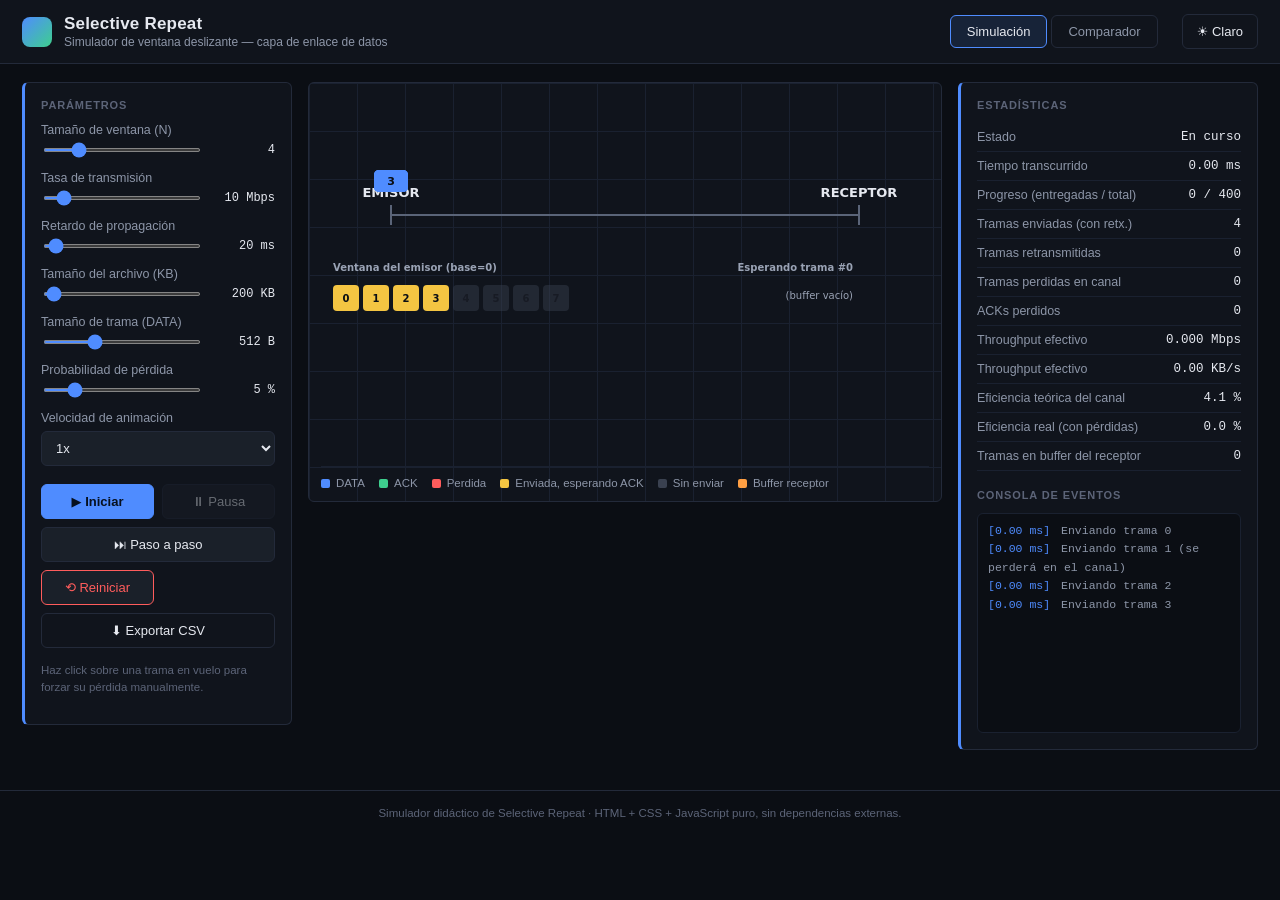
==== index.html @ 86c5bf2c "Empujar" ====
<!DOCTYPE html>
<html lang="es">
<head>
<meta charset="UTF-8">
<meta name="viewport" content="width=device-width, initial-scale=1.0">
<title>Simulador Selective Repeat — Sliding Window</title>
<link rel="stylesheet" href="styles.css">
</head>
<body>

<header class="app-header">
  <div class="brand">
    <span class="brand-mark" aria-hidden="true"></span>
    <div class="brand-text">
      <h1>Selective Repeat</h1>
      <p>Simulador de ventana deslizante — capa de enlace de datos</p>
    </div>
  </div>

  <nav class="tabs" role="tablist">
    <button class="tab-btn active" data-tab="panel-sim" role="tab">Simulación</button>
    <button class="tab-btn" data-tab="panel-compare" role="tab">Comparador</button>
  </nav>

  <button id="btnTheme" class="btn btn-ghost" type="button">☀️ Claro</button>
</header>

<main>

<!-- ======================= PESTAÑA: SIMULACIÓN ======================= -->
<section id="panel-sim" class="tab-panel active">

  <aside class="sidebar">
    <h2 class="sidebar-title">Parámetros</h2>

    <div class="field">
      <label for="WindowSize">Tamaño de ventana (N)</label>
      <div class="field-row">
        <input type="range" id="WindowSize" min="1" max="16" step="1" value="4">
        <span class="field-value" data-value-for="WindowSize">4</span>
      </div>
    </div>

    <div class="field">
      <label for="BitRate">Tasa de transmisión</label>
      <div class="field-row">
        <input type="range" id="BitRate" min="1" max="100" step="1" value="10" data-suffix=" Mbps">
        <span class="field-value" data-value-for="BitRate">10 Mbps</span>
      </div>
    </div>

    <div class="field">
      <label for="PropDelay">Retardo de propagación</label>
      <div class="field-row">
        <input type="range" id="PropDelay" min="1" max="500" step="1" value="20" data-suffix=" ms">
        <span class="field-value" data-value-for="PropDelay">20 ms</span>
      </div>
    </div>

    <div class="field">
      <label for="FileSize">Tamaño del archivo (KB)</label>
      <div class="field-row">
        <input type="range" id="FileSize" min="1" max="10240" step="1" value="200" data-suffix=" KB">
        <span class="field-value" data-value-for="FileSize">200 KB</span>
      </div>
    </div>

    <div class="field">
      <label for="FrameSize">Tamaño de trama (DATA)</label>
      <div class="field-row">
        <input type="range" id="FrameSize" min="64" max="1500" step="1" value="512" data-suffix=" B">
        <span class="field-value" data-value-for="FrameSize">512 B</span>
      </div>
    </div>

    <div class="field">
      <label for="LossProb">Probabilidad de pérdida</label>
      <div class="field-row">
        <input type="range" id="LossProb" min="0" max="30" step="1" value="5" data-suffix=" %">
        <span class="field-value" data-value-for="LossProb">5 %</span>
      </div>
    </div>

    <div class="field">
      <label for="speedMultiplier">Velocidad de animación</label>
      <select id="speedMultiplier" class="select">
        <option value="0.5">0.5x</option>
        <option value="1" selected>1x</option>
        <option value="2">2x</option>
        <option value="5">5x</option>
        <option value="10">10x</option>
      </select>
    </div>

    <div class="control-buttons">
      <button id="btnStart" class="btn btn-primary" type="button">▶ Iniciar</button>
      <button id="btnPause" class="btn" type="button" disabled>⏸ Pausa</button>
      <button id="btnStep" class="btn" type="button">⏭ Paso a paso</button>
      <button id="btnReset" class="btn btn-danger" type="button">⟲ Reiniciar</button>
      <button id="btnExportCsv" class="btn btn-ghost" type="button">⬇ Exportar CSV</button>
    </div>

    <p class="hint">Haz click sobre una trama en vuelo para forzar su pérdida manualmente.</p>
  </aside>

  <div class="canvas-area">
    <canvas id="simCanvas"></canvas>
    <div class="legend">
      <span><i class="dot" style="background:#4f8cff"></i>DATA</span>
      <span><i class="dot" style="background:#3ecf8e"></i>ACK</span>
      <span><i class="dot" style="background:#ff5c5c"></i>Perdida</span>
      <span><i class="dot" style="background:#f4c542"></i>Enviada, esperando ACK</span>
      <span><i class="dot" style="background:#3a4150"></i>Sin enviar</span>
      <span><i class="dot" style="background:#ff9f43"></i>Buffer receptor</span>
    </div>
  </div>

  <section id="statsPanel" class="stats-panel">
    <h2 class="sidebar-title">Estadísticas</h2>
    <dl class="stats-list">
      <div><dt>Estado</dt><dd data-stat="status">—</dd></div>
      <div><dt>Tiempo transcurrido</dt><dd data-stat="time">0 ms</dd></div>
      <div><dt>Progreso (entregadas / total)</dt><dd data-stat="progress">0 / 0</dd></div>
      <div><dt>Tramas enviadas (con retx.)</dt><dd data-stat="framesSent">0</dd></div>
      <div><dt>Tramas retransmitidas</dt><dd data-stat="framesRetransmitted">0</dd></div>
      <div><dt>Tramas perdidas en canal</dt><dd data-stat="framesLost">0</dd></div>
      <div><dt>ACKs perdidos</dt><dd data-stat="acksLost">0</dd></div>
      <div><dt>Throughput efectivo</dt><dd data-stat="throughputMbps">0 Mbps</dd></div>
      <div><dt>Throughput efectivo</dt><dd data-stat="throughputKBs">0 KB/s</dd></div>
      <div><dt>Eficiencia teórica del canal</dt><dd data-stat="theoreticalEfficiency">0 %</dd></div>
      <div><dt>Eficiencia real (con pérdidas)</dt><dd data-stat="realEfficiency">0 %</dd></div>
      <div><dt>Tramas en buffer del receptor</dt><dd data-stat="buffered">0</dd></div>
    </dl>

    <h2 class="sidebar-title">Consola de eventos</h2>
    <div class="event-log" data-event-log></div>
  </section>

</section>

<!-- ======================= PESTAÑA: COMPARADOR ======================= -->
<section id="panel-compare" class="tab-panel">

  <div class="compare-grid">
    <div class="compare-column">
      <h2 class="sidebar-title">Configuración A</h2>
      <div class="field"><label for="aWindowSize">Tamaño de ventana (N)</label>
        <div class="field-row"><input type="range" id="aWindowSize" min="1" max="16" step="1" value="4"><span class="field-value" data-value-for="aWindowSize">4</span></div></div>
      <div class="field"><label for="aBitRate">Tasa de transmisión</label>
        <div class="field-row"><input type="range" id="aBitRate" min="1" max="100" step="1" value="10" data-suffix=" Mbps"><span class="field-value" data-value-for="aBitRate">10 Mbps</span></div></div>
      <div class="field"><label for="aPropDelay">Retardo de propagación</label>
        <div class="field-row"><input type="range" id="aPropDelay" min="1" max="500" step="1" value="20" data-suffix=" ms"><span class="field-value" data-value-for="aPropDelay">20 ms</span></div></div>
      <div class="field"><label for="aFileSize">Tamaño del archivo (KB)</label>
        <div class="field-row"><input type="range" id="aFileSize" min="1" max="10240" step="1" value="200" data-suffix=" KB"><span class="field-value" data-value-for="aFileSize">200 KB</span></div></div>
      <div class="field"><label for="aFrameSize">Tamaño de trama</label>
        <div class="field-row"><input type="range" id="aFrameSize" min="64" max="1500" step="1" value="512" data-suffix=" B"><span class="field-value" data-value-for="aFrameSize">512 B</span></div></div>
      <div class="field"><label for="aLossProb">Probabilidad de pérdida</label>
        <div class="field-row"><input type="range" id="aLossProb" min="0" max="30" step="1" value="5" data-suffix=" %"><span class="field-value" data-value-for="aLossProb">5 %</span></div></div>
    </div>

    <div class="compare-column">
      <h2 class="sidebar-title">Configuración B</h2>
      <div class="field"><label for="bWindowSize">Tamaño de ventana (N)</label>
        <div class="field-row"><input type="range" id="bWindowSize" min="1" max="16" step="1" value="8"><span class="field-value" data-value-for="bWindowSize">8</span></div></div>
      <div class="field"><label for="bBitRate">Tasa de transmisión</label>
        <div class="field-row"><input type="range" id="bBitRate" min="1" max="100" step="1" value="10" data-suffix=" Mbps"><span class="field-value" data-value-for="bBitRate">10 Mbps</span></div></div>
      <div class="field"><label for="bPropDelay">Retardo de propagación</label>
        <div class="field-row"><input type="range" id="bPropDelay" min="1" max="500" step="1" value="20" data-suffix=" ms"><span class="field-value" data-value-for="bPropDelay">20 ms</span></div></div>
      <div class="field"><label for="bFileSize">Tamaño del archivo (KB)</label>
        <div class="field-row"><input type="range" id="bFileSize" min="1" max="10240" step="1" value="200" data-suffix=" KB"><span class="field-value" data-value-for="bFileSize">200 KB</span></div></div>
      <div class="field"><label for="bFrameSize">Tamaño de trama</label>
        <div class="field-row"><input type="range" id="bFrameSize" min="64" max="1500" step="1" value="512" data-suffix=" B"><span class="field-value" data-value-for="bFrameSize">512 B</span></div></div>
      <div class="field"><label for="bLossProb">Probabilidad de pérdida</label>
        <div class="field-row"><input type="range" id="bLossProb" min="0" max="30" step="1" value="15" data-suffix=" %"><span class="field-value" data-value-for="bLossProb">15 %</span></div></div>
    </div>
  </div>

  <div class="compare-actions">
    <button id="btnCompare" class="btn btn-primary" type="button">⚖ Comparar</button>
    <button id="btnExportCompare" class="btn btn-ghost" type="button" disabled>⬇ Exportar CSV</button>
  </div>

  <div class="compare-results">
    <table class="compare-table">
      <thead><tr><th>Métrica</th><th>Config. A</th><th>Config. B</th></tr></thead>
      <tbody id="compareTableBody">
        <tr><td colspan="3" class="empty-row">Ajusta ambas configuraciones y pulsa "Comparar".</td></tr>
      </tbody>
    </table>
    <canvas id="compareChart" class="compare-canvas"></canvas>
  </div>

</section>

</main>

<footer class="app-footer">
  Simulador didáctico de Selective Repeat · HTML + CSS + JavaScript puro, sin dependencias externas.
</footer>

<script src="js/utils/TimerManager.js"></script>
<script src="js/core/Packet.js"></script>
<script src="js/core/Channel.js"></script>
<script src="js/core/SenderWindow.js"></script>
<script src="js/core/ReceiverBuffer.js"></script>
<script src="js/core/SimulationEngine.js"></script>
<script src="js/ui/Renderer.js"></script>
<script src="js/ui/Controls.js"></script>
<script src="js/ui/StatsDisplay.js"></script>
<script src="js/comparator/Comparator.js"></script>
<script src="js/app.js"></script>
</body>
</html>
---- styles.css ----
/* =========================================================================
   styles.css — Selective Repeat Simulator
   Paleta técnica tipo "consola de red": fondo casi negro, acentos de señal
   (azul=DATA, verde=ACK, rojo=pérdida, ámbar=espera, naranja=buffer).
   Tipografía: sans-serif del sistema para la interfaz, monoespaciada para
   toda lectura numérica (estadísticas, log, tablas) — refleja la naturaleza
   de instrumento de medición de la herramienta.
   ========================================================================= */

:root {
  --bg: #0b0e14;
  --bg-panel: #10141c;
  --bg-panel-alt: #151a24;
  --bg-input: #1a2029;
  --border: #232a3a;
  --border-soft: #1a2130;

  --text: #e6e9f0;
  --text-dim: #8d96a8;
  --text-faint: #5c6478;

  --accent: #4f8cff;
  --accent-ack: #3ecf8e;
  --accent-loss: #ff5c5c;
  --accent-wait: #f4c542;
  --accent-buffer: #ff9f43;

  --radius: 6px;
  --font-ui: "Segoe UI", "Helvetica Neue", Arial, system-ui, -apple-system, sans-serif;
  --font-mono: "Cascadia Mono", "SFMono-Regular", Consolas, "Liberation Mono", monospace;
}

body.theme-light {
  --bg: #f2f4f8;
  --bg-panel: #ffffff;
  --bg-panel-alt: #f7f8fb;
  --bg-input: #ffffff;
  --border: #dbe0ea;
  --border-soft: #e7eaf1;

  --text: #1b2130;
  --text-dim: #4d5568;
  --text-faint: #8a92a5;
}

* { box-sizing: border-box; }

html, body {
  margin: 0;
  padding: 0;
  background: var(--bg);
  color: var(--text);
  font-family: var(--font-ui);
  height: 100%;
}

/* ---------------------------------------------------------------------- */
/* Header                                                                  */
/* ---------------------------------------------------------------------- */
.app-header {
  display: flex;
  align-items: center;
  gap: 24px;
  padding: 14px 22px;
  background: var(--bg-panel);
  border-bottom: 1px solid var(--border);
}

.brand { display: flex; align-items: center; gap: 12px; }

.brand-mark {
  width: 30px;
  height: 30px;
  border-radius: 8px;
  background: linear-gradient(135deg, var(--accent), var(--accent-ack));
  flex-shrink: 0;
}

.brand-text h1 {
  font-size: 17px;
  margin: 0;
  letter-spacing: 0.2px;
}

.brand-text p {
  margin: 1px 0 0;
  font-size: 12px;
  color: var(--text-dim);
}

.tabs { display: flex; gap: 4px; margin-left: auto; }

.tab-btn {
  background: transparent;
  border: 1px solid var(--border);
  color: var(--text-dim);
  padding: 8px 16px;
  border-radius: var(--radius);
  cursor: pointer;
  font-size: 13px;
  font-family: var(--font-ui);
}

.tab-btn.active {
  color: var(--text);
  border-color: var(--accent);
  background: rgba(79, 140, 255, 0.12);
}

/* ---------------------------------------------------------------------- */
/* Botones                                                                 */
/* ---------------------------------------------------------------------- */
.btn {
  font-family: var(--font-ui);
  font-size: 13px;
  padding: 9px 14px;
  border-radius: var(--radius);
  border: 1px solid var(--border);
  background: var(--bg-input);
  color: var(--text);
  cursor: pointer;
  transition: border-color 0.15s ease, background 0.15s ease;
}

.btn:hover:not(:disabled) { border-color: var(--accent); }
.btn:disabled { opacity: 0.4; cursor: not-allowed; }

.btn-primary {
  background: var(--accent);
  border-color: var(--accent);
  color: #06101f;
  font-weight: 600;
}

.btn-danger { border-color: var(--accent-loss); color: var(--accent-loss); }
.btn-danger:hover:not(:disabled) { background: rgba(255, 92, 92, 0.1); }

.btn-ghost { background: transparent; }

/* ---------------------------------------------------------------------- */
/* Layout principal — pestaña Simulación                                  */
/* ---------------------------------------------------------------------- */
main { padding: 18px 22px 40px; }

.tab-panel { display: none; }
.tab-panel.active { display: grid; }

#panel-sim {
  grid-template-columns: 270px 1fr 300px;
  gap: 16px;
  align-items: start;
}

.sidebar,
.stats-panel {
  background: var(--bg-panel);
  border: 1px solid var(--border);
  border-left: 3px solid var(--accent);
  border-radius: var(--radius);
  padding: 16px;
}

.sidebar-title {
  font-size: 11px;
  text-transform: uppercase;
  letter-spacing: 0.08em;
  color: var(--text-faint);
  margin: 0 0 12px;
  font-weight: 600;
}

.field { margin-bottom: 14px; }

.field label {
  display: block;
  font-size: 12.5px;
  color: var(--text-dim);
  margin-bottom: 6px;
}

.field-row {
  display: flex;
  align-items: center;
  gap: 10px;
}

input[type="range"] {
  flex: 1;
  accent-color: var(--accent);
  height: 4px;
}

.field-value {
  font-family: var(--font-mono);
  font-size: 12px;
  min-width: 62px;
  text-align: right;
  color: var(--text);
}

.select {
  width: 100%;
  background: var(--bg-input);
  color: var(--text);
  border: 1px solid var(--border);
  border-radius: var(--radius);
  padding: 8px 10px;
  font-family: var(--font-ui);
  font-size: 13px;
}

.control-buttons {
  display: grid;
  grid-template-columns: 1fr 1fr;
  gap: 8px;
  margin-top: 18px;
}

.control-buttons .btn:last-child,
.control-buttons .btn:nth-child(3) { grid-column: span 2; }

.hint {
  font-size: 11.5px;
  color: var(--text-faint);
  margin-top: 14px;
  line-height: 1.5;
}

/* ---------------------------------------------------------------------- */
/* Canvas                                                                  */
/* ---------------------------------------------------------------------- */
.canvas-area {
  background:
    repeating-linear-gradient(to right, var(--border-soft) 0 1px, transparent 1px 48px),
    repeating-linear-gradient(to bottom, var(--border-soft) 0 1px, transparent 1px 48px),
    var(--bg-panel);
  border: 1px solid var(--border);
  border-radius: var(--radius);
  padding: 12px;
  min-height: 420px;
  display: flex;
  flex-direction: column;
}

#simCanvas {
  width: 100%;
  flex: 1;
  min-height: 340px;
  display: block;
}

.legend {
  display: flex;
  flex-wrap: wrap;
  gap: 14px;
  margin-top: 10px;
  padding-top: 10px;
  border-top: 1px solid var(--border-soft);
  font-size: 11.5px;
  color: var(--text-dim);
}

.legend span { display: inline-flex; align-items: center; gap: 6px; }

.dot {
  width: 9px;
  height: 9px;
  border-radius: 2px;
  display: inline-block;
}

/* ---------------------------------------------------------------------- */
/* Panel de estadísticas + log                                            */
/* ---------------------------------------------------------------------- */
.stats-list { margin: 0 0 18px; }

.stats-list > div {
  display: flex;
  justify-content: space-between;
  gap: 10px;
  padding: 7px 0;
  border-bottom: 1px solid var(--border-soft);
  font-size: 12.5px;
}

.stats-list dt { color: var(--text-dim); font-weight: 400; margin: 0; }
.stats-list dd { margin: 0; font-family: var(--font-mono); color: var(--text); text-align: right; }

.event-log {
  background: var(--bg);
  border: 1px solid var(--border-soft);
  border-radius: var(--radius);
  height: 220px;
  overflow-y: auto;
  padding: 8px 10px;
  font-family: var(--font-mono);
  font-size: 11.5px;
  line-height: 1.6;
}

.log-line { color: var(--text-dim); white-space: pre-wrap; word-break: break-word; }
.log-time { color: var(--accent); margin-right: 4px; }

/* ---------------------------------------------------------------------- */
/* Pestaña Comparador                                                      */
/* ---------------------------------------------------------------------- */
#panel-compare { gap: 18px; }

.compare-grid {
  display: grid;
  grid-template-columns: 1fr 1fr;
  gap: 18px;
}

.compare-column {
  background: var(--bg-panel);
  border: 1px solid var(--border);
  border-left: 3px solid var(--accent-ack);
  border-radius: var(--radius);
  padding: 16px;
}

.compare-column:last-child { border-left-color: var(--accent-buffer); }

.compare-actions {
  display: flex;
  gap: 10px;
  justify-content: center;
}

.compare-results {
  display: grid;
  grid-template-columns: 1fr 1fr;
  gap: 18px;
  align-items: start;
}

.compare-table {
  width: 100%;
  border-collapse: collapse;
  background: var(--bg-panel);
  border: 1px solid var(--border);
  border-radius: var(--radius);
  overflow: hidden;
  font-size: 12.5px;
}

.compare-table th, .compare-table td {
  padding: 9px 12px;
  text-align: right;
  border-bottom: 1px solid var(--border-soft);
  font-family: var(--font-mono);
}

.compare-table thead th {
  font-family: var(--font-ui);
  text-transform: uppercase;
  font-size: 10.5px;
  letter-spacing: 0.06em;
  color: var(--text-faint);
  background: var(--bg-panel-alt);
}

.compare-table th:first-child, .compare-table td:first-child {
  text-align: left;
  font-family: var(--font-ui);
  color: var(--text-dim);
}

.empty-row { text-align: center !important; color: var(--text-faint); font-family: var(--font-ui) !important; padding: 24px !important; }

.compare-canvas {
  width: 100%;
  height: 260px;
  background: var(--bg-panel);
  border: 1px solid var(--border);
  border-radius: var(--radius);
}

/* ---------------------------------------------------------------------- */
/* Footer                                                                  */
/* ---------------------------------------------------------------------- */
.app-footer {
  text-align: center;
  color: var(--text-faint);
  font-size: 11.5px;
  padding: 16px;
  border-top: 1px solid var(--border);
}

/* ---------------------------------------------------------------------- */
/* Accesibilidad / responsivo                                             */
/* ---------------------------------------------------------------------- */
.btn:focus-visible, .tab-btn:focus-visible, input:focus-visible, .select:focus-visible {
  outline: 2px solid var(--accent);
  outline-offset: 2px;
}

@media (prefers-reduced-motion: reduce) {
  * { scroll-behavior: auto !important; }
}

@media (max-width: 1150px) {
  #panel-sim { grid-template-columns: 1fr; }
  .compare-grid, .compare-results { grid-template-columns: 1fr; }
}

@media (max-width: 640px) {
  .app-header { flex-wrap: wrap; gap: 10px; }
  .tabs { margin-left: 0; }
  .control-buttons { grid-template-columns: 1fr; }
  .control-buttons .btn:last-child, .control-buttons .btn:nth-child(3) { grid-column: auto; }
}
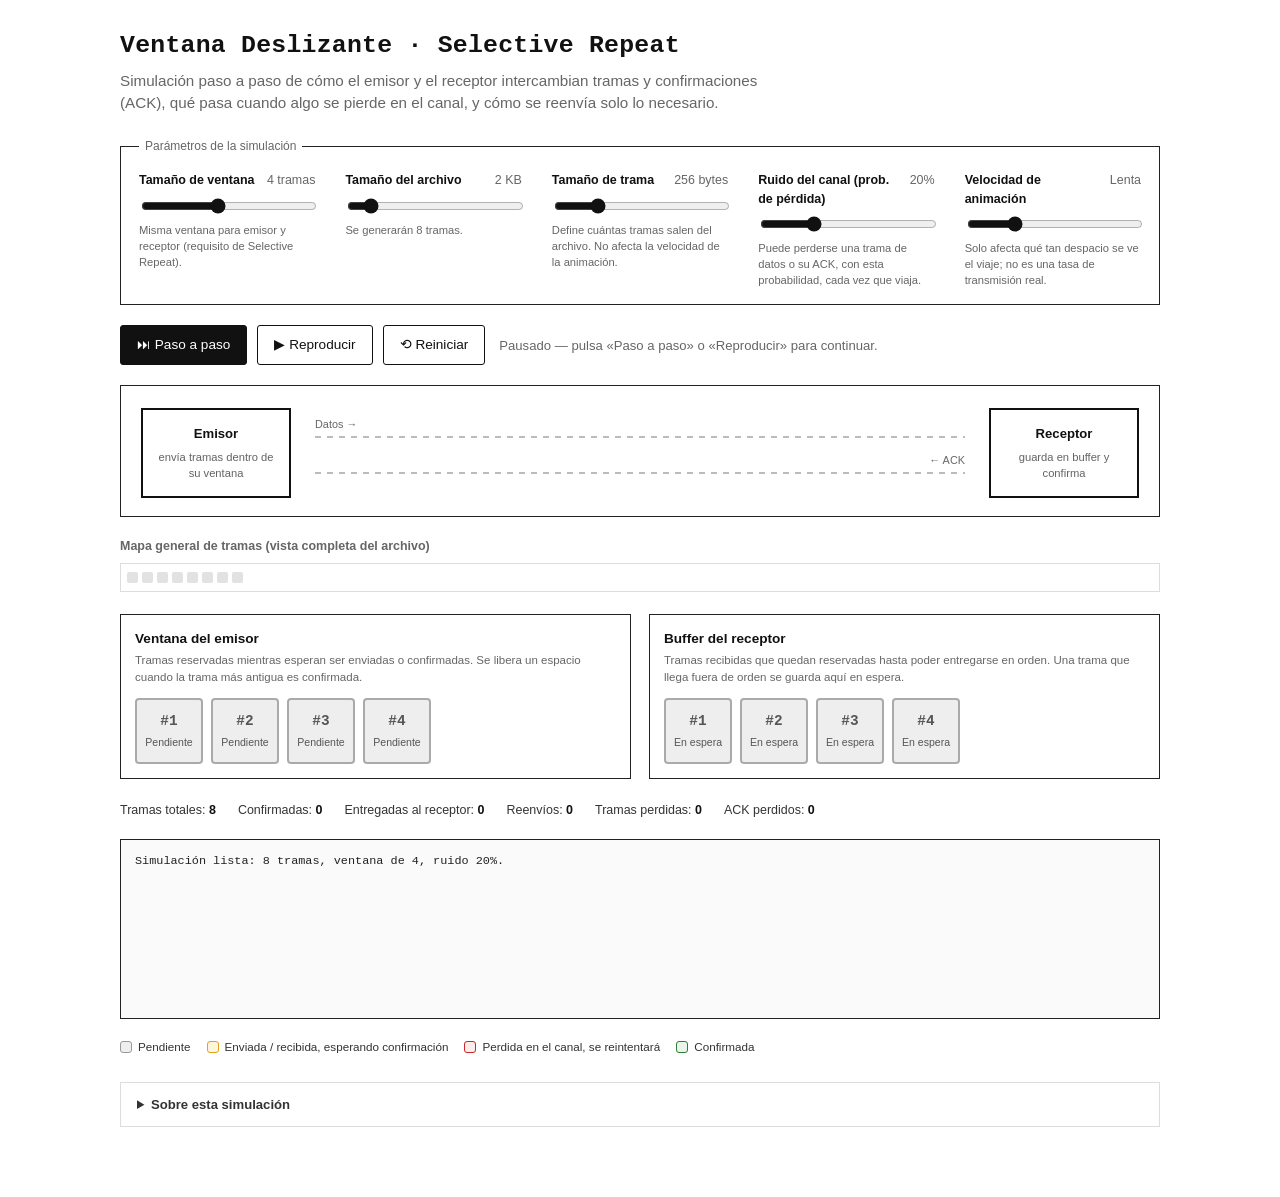
==== commit c7c9f91c: "Waos" ====
--- a/index.html
+++ b/index.html
@@ -3,211 +3,640 @@
 <head>
 <meta charset="UTF-8">
 <meta name="viewport" content="width=device-width, initial-scale=1.0">
-<title>Simulador Selective Repeat — Sliding Window</title>
-<link rel="stylesheet" href="styles.css">
+<title>Simulador de Ventana Deslizante — Selective Repeat</title>
+<style>
+  :root{
+    --fg:#111;
+    --muted:#666;
+    --line:#222;
+    --panel:#fafafa;
+    --amber:#e0a418;
+    --amber-bg:#fff6dc;
+    --red:#c62828;
+    --red-bg:#fdecea;
+    --green:#2f7d32;
+    --green-bg:#e9f5ea;
+    --blue:#1656a8;
+  }
+  *{box-sizing:border-box;}
+  html,body{margin:0;padding:0;}
+  body{
+    background:#fff;
+    color:var(--fg);
+    font-family:-apple-system,BlinkMacSystemFont,"Segoe UI",Roboto,Helvetica,Arial,sans-serif;
+    line-height:1.45;
+  }
+  .mono{font-family:ui-monospace,Menlo,Consolas,"SFMono-Regular",monospace;}
+  .wrap{max-width:1080px;margin:0 auto;padding:28px 20px 70px;}
+
+  header h1{font-size:1.55rem;margin:0 0 6px;font-family:ui-monospace,Menlo,Consolas,monospace;letter-spacing:.01em;}
+  header p.sub{color:var(--muted);margin:0 0 24px;font-size:.95rem;max-width:640px;}
+
+  fieldset{border:1px solid var(--line);padding:16px 18px;margin:0 0 20px;}
+  legend{padding:0 6px;font-size:.75rem;color:var(--muted);}
+
+  .controls{display:flex;flex-wrap:wrap;gap:18px 30px;}
+  .control{display:flex;flex-direction:column;gap:6px;min-width:170px;flex:1 1 170px;}
+  .control label{font-size:.78rem;font-weight:600;display:flex;justify-content:space-between;gap:8px;}
+  .control label .val{font-weight:400;color:var(--muted);}
+  .control input[type=range]{width:100%;accent-color:#111;}
+  .control small{font-size:.7rem;color:var(--muted);}
+
+  .actions{display:flex;align-items:center;gap:10px;flex-wrap:wrap;margin-bottom:6px;}
+  button{
+    font:inherit;font-size:.85rem;border:1px solid var(--fg);background:#111;color:#fff;
+    padding:9px 16px;cursor:pointer;border-radius:3px;
+  }
+  button.secondary{background:#fff;color:var(--fg);}
+  button:disabled{opacity:.35;cursor:not-allowed;}
+  #statusMsg{font-size:.82rem;color:var(--muted);margin-left:4px;}
+
+  .stage{border:1px solid var(--line);padding:22px 20px 18px;margin:20px 0;}
+  .nodes-row{display:flex;align-items:stretch;gap:16px;}
+  .node-box{
+    width:150px;flex:0 0 150px;border:2px solid var(--fg);padding:14px 10px;text-align:center;
+    display:flex;flex-direction:column;justify-content:center;gap:6px;
+    transition:background-color .25s ease, color .25s ease, box-shadow .25s ease;
+  }
+  .node-box h3{margin:0;font-size:.82rem;}
+  .node-box .sub{font-size:.7rem;opacity:.65;}
+  .node-box.active{background:#111;color:#fff;box-shadow:0 0 0 5px rgba(0,0,0,.10);}
+
+  .channel{flex:1;position:relative;display:flex;flex-direction:column;justify-content:center;gap:34px;padding:4px 8px 0;min-width:220px;}
+  .lane{position:relative;height:2px;background:repeating-linear-gradient(to right,#bbb 0 6px,transparent 6px 12px);}
+  .lane .lane-label{position:absolute;top:-19px;font-size:.68rem;color:var(--muted);white-space:nowrap;}
+  .lane.data .lane-label{left:0;}
+  .lane.ack .lane-label{right:0;}
+  .token{
+    position:absolute;top:50%;width:32px;height:32px;transform:translate(-50%,-50%);
+    border-radius:6px;display:flex;align-items:center;justify-content:center;
+    font-size:.65rem;font-weight:700;color:#fff;pointer-events:none;
+  }
+  .token-data{background:var(--blue);}
+  .token-ack{background:var(--green);}
+  .token.is-lost{background:var(--red)!important;opacity:0;transform:translate(-50%,-50%) scale(1.6);transition:opacity .32s ease,transform .32s ease;}
+  .token.is-arrived{opacity:0;transition:opacity .22s ease;}
+
+  .overview{margin:18px 0;}
+  .overview h4{margin:0 0 8px;font-size:.78rem;color:var(--muted);font-weight:600;}
+  .dots{display:flex;gap:4px;overflow-x:auto;padding:8px 6px;border:1px solid #ddd;}
+  .dot{width:11px;height:11px;flex:0 0 11px;border-radius:2px;background:#e2e2e2;}
+  .dot.d-acked{background:var(--green);}
+  .dot.d-lost{background:var(--red);}
+  .dot.d-wait{background:var(--amber);}
+
+  .stacks{display:grid;grid-template-columns:1fr 1fr;gap:18px;margin:22px 0;}
+  @media(max-width:720px){.stacks{grid-template-columns:1fr;}}
+  .stack-panel{border:1px solid var(--line);padding:14px;}
+  .stack-panel h4{margin:0 0 4px;font-size:.85rem;}
+  .stack-panel p.hint{margin:0 0 12px;font-size:.72rem;color:var(--muted);}
+  .slots{display:flex;gap:8px;flex-wrap:wrap;}
+  .slot{
+    width:68px;height:66px;border:2px solid #bbb;border-radius:4px;background:#f2f2f2;
+    display:flex;flex-direction:column;align-items:center;justify-content:center;gap:3px;
+    font-size:.66rem;text-align:center;padding:2px;transition:background-color .2s,border-color .2s;
+  }
+  .slot .num{font-weight:700;font-size:.9rem;font-family:ui-monospace,Menlo,Consolas,monospace;}
+  .slot.empty{border-style:dashed;color:#c2c2c2;background:#fff;}
+  .slot.st-pending{background:#eee;border-color:#aaa;color:#555;}
+  .slot.st-sent,.slot.st-buffered{background:var(--amber-bg);border-color:var(--amber);color:#7a5400;}
+  .slot.st-lost{background:var(--red-bg);border-color:var(--red);color:#8f1d1d;}
+  .slot.st-acked{background:var(--green-bg);border-color:var(--green);color:#1c5e28;}
+
+  .stats{display:flex;gap:22px;flex-wrap:wrap;font-size:.78rem;color:#333;margin:4px 0 20px;}
+  .stats b{color:#111;}
+
+  .log{
+    border:1px solid var(--line);padding:12px 14px;height:180px;overflow-y:auto;
+    font-family:ui-monospace,Menlo,Consolas,monospace;font-size:.74rem;line-height:1.55;background:var(--panel);
+  }
+  .log .line{white-space:pre-wrap;}
+  .log .line.info{color:#222;}
+  .log .line.success{color:var(--green);}
+  .log .line.error{color:var(--red);}
+  .log .line.warn{color:#8a5b00;}
+  .log .line.muted{color:#999;font-style:italic;}
+
+  .legend{display:flex;gap:16px;flex-wrap:wrap;font-size:.73rem;color:#333;margin:20px 0 4px;}
+  .legend span{display:inline-flex;align-items:center;gap:6px;}
+  .swatch{width:12px;height:12px;border-radius:3px;display:inline-block;border:1px solid #999;}
+  .sw-pending{background:#eee;}
+  .sw-sent{background:var(--amber-bg);border-color:var(--amber);}
+  .sw-lost{background:var(--red-bg);border-color:var(--red);}
+  .sw-acked{background:var(--green-bg);border-color:var(--green);}
+
+  details{margin-top:26px;border:1px solid #ddd;padding:12px 16px;font-size:.8rem;color:#333;}
+  details summary{cursor:pointer;font-weight:600;font-size:.82rem;}
+  details p{margin:10px 0 0;}
+  details ul{margin:8px 0 0;padding-left:18px;}
+</style>
 </head>
 <body>
-
-<header class="app-header">
-  <div class="brand">
-    <span class="brand-mark" aria-hidden="true"></span>
-    <div class="brand-text">
-      <h1>Selective Repeat</h1>
-      <p>Simulador de ventana deslizante — capa de enlace de datos</p>
+<div class="wrap">
+
+  <header>
+    <h1>Ventana Deslizante · Selective Repeat</h1>
+    <p class="sub">Simulación paso a paso de cómo el emisor y el receptor intercambian tramas y confirmaciones (ACK), qué pasa cuando algo se pierde en el canal, y cómo se reenvía solo lo necesario.</p>
+  </header>
+
+  <fieldset>
+    <legend>Parámetros de la simulación</legend>
+    <div class="controls">
+      <div class="control">
+        <label>Tamaño de ventana <span class="val" id="lblWindow">4 tramas</span></label>
+        <input type="range" id="ctlWindow" min="1" max="8" step="1" value="4">
+        <small>Misma ventana para emisor y receptor (requisito de Selective Repeat).</small>
+      </div>
+      <div class="control">
+        <label>Tamaño del archivo <span class="val" id="lblFile">2 KB</span></label>
+        <input type="range" id="ctlFile" min="0.5" max="16" step="0.5" value="2">
+        <small id="frameCountPreview">Se generarán 8 tramas.</small>
+      </div>
+      <div class="control">
+        <label>Tamaño de trama <span class="val" id="lblFrame">256 bytes</span></label>
+        <input type="range" id="ctlFrame" min="32" max="1024" step="32" value="256">
+        <small>Define cuántas tramas salen del archivo. No afecta la velocidad de la animación.</small>
+      </div>
+      <div class="control">
+        <label>Ruido del canal (prob. de pérdida) <span class="val" id="lblNoise">20%</span></label>
+        <input type="range" id="ctlNoise" min="0" max="70" step="5" value="20">
+        <small>Puede perderse una trama de datos o su ACK, con esta probabilidad, cada vez que viaja.</small>
+      </div>
+      <div class="control">
+        <label>Velocidad de animación <span class="val" id="lblSpeed">Lenta</span></label>
+        <input type="range" id="ctlSpeed" min="1" max="5" step="1" value="2">
+        <small>Solo afecta qué tan despacio se ve el viaje; no es una tasa de transmisión real.</small>
+      </div>
+    </div>
+  </fieldset>
+
+  <div class="actions">
+    <button id="btnStep">⏭ Paso a paso</button>
+    <button id="btnPlay" class="secondary">▶ Reproducir</button>
+    <button id="btnReset" class="secondary">⟲ Reiniciar</button>
+    <span id="statusMsg">Pausado — pulsa «Paso a paso» o «Reproducir» para comenzar.</span>
+  </div>
+
+  <div class="stage">
+    <div class="nodes-row">
+      <div class="node-box" id="senderBox">
+        <h3>Emisor</h3>
+        <div class="sub">envía tramas dentro de su ventana</div>
+      </div>
+      <div class="channel">
+        <div class="lane data">
+          <span class="lane-label">Datos →</span>
+        </div>
+        <div class="lane ack">
+          <span class="lane-label">← ACK</span>
+        </div>
+      </div>
+      <div class="node-box" id="receiverBox">
+        <h3>Receptor</h3>
+        <div class="sub">guarda en buffer y confirma</div>
+      </div>
     </div>
   </div>
 
-  <nav class="tabs" role="tablist">
-    <button class="tab-btn active" data-tab="panel-sim" role="tab">Simulación</button>
-    <button class="tab-btn" data-tab="panel-compare" role="tab">Comparador</button>
-  </nav>
-
-  <button id="btnTheme" class="btn btn-ghost" type="button">☀️ Claro</button>
-</header>
-
-<main>
-
-<!-- ======================= PESTAÑA: SIMULACIÓN ======================= -->
-<section id="panel-sim" class="tab-panel active">
-
-  <aside class="sidebar">
-    <h2 class="sidebar-title">Parámetros</h2>
-
-    <div class="field">
-      <label for="WindowSize">Tamaño de ventana (N)</label>
-      <div class="field-row">
-        <input type="range" id="WindowSize" min="1" max="16" step="1" value="4">
-        <span class="field-value" data-value-for="WindowSize">4</span>
-      </div>
+  <div class="overview">
+    <h4>Mapa general de tramas (vista completa del archivo)</h4>
+    <div class="dots" id="dotsRow"></div>
+  </div>
+
+  <div class="stacks">
+    <div class="stack-panel">
+      <h4>Ventana del emisor</h4>
+      <p class="hint">Tramas reservadas mientras esperan ser enviadas o confirmadas. Se libera un espacio cuando la trama más antigua es confirmada.</p>
+      <div class="slots" id="senderSlots"></div>
     </div>
-
-    <div class="field">
-      <label for="BitRate">Tasa de transmisión</label>
-      <div class="field-row">
-        <input type="range" id="BitRate" min="1" max="100" step="1" value="10" data-suffix=" Mbps">
-        <span class="field-value" data-value-for="BitRate">10 Mbps</span>
-      </div>
-    </div>
-
-    <div class="field">
-      <label for="PropDelay">Retardo de propagación</label>
-      <div class="field-row">
-        <input type="range" id="PropDelay" min="1" max="500" step="1" value="20" data-suffix=" ms">
-        <span class="field-value" data-value-for="PropDelay">20 ms</span>
-      </div>
-    </div>
-
-    <div class="field">
-      <label for="FileSize">Tamaño del archivo (KB)</label>
-      <div class="field-row">
-        <input type="range" id="FileSize" min="1" max="10240" step="1" value="200" data-suffix=" KB">
-        <span class="field-value" data-value-for="FileSize">200 KB</span>
-      </div>
-    </div>
-
-    <div class="field">
-      <label for="FrameSize">Tamaño de trama (DATA)</label>
-      <div class="field-row">
-        <input type="range" id="FrameSize" min="64" max="1500" step="1" value="512" data-suffix=" B">
-        <span class="field-value" data-value-for="FrameSize">512 B</span>
-      </div>
-    </div>
-
-    <div class="field">
-      <label for="LossProb">Probabilidad de pérdida</label>
-      <div class="field-row">
-        <input type="range" id="LossProb" min="0" max="30" step="1" value="5" data-suffix=" %">
-        <span class="field-value" data-value-for="LossProb">5 %</span>
-      </div>
-    </div>
-
-    <div class="field">
-      <label for="speedMultiplier">Velocidad de animación</label>
-      <select id="speedMultiplier" class="select">
-        <option value="0.5">0.5x</option>
-        <option value="1" selected>1x</option>
-        <option value="2">2x</option>
-        <option value="5">5x</option>
-        <option value="10">10x</option>
-      </select>
-    </div>
-
-    <div class="control-buttons">
-      <button id="btnStart" class="btn btn-primary" type="button">▶ Iniciar</button>
-      <button id="btnPause" class="btn" type="button" disabled>⏸ Pausa</button>
-      <button id="btnStep" class="btn" type="button">⏭ Paso a paso</button>
-      <button id="btnReset" class="btn btn-danger" type="button">⟲ Reiniciar</button>
-      <button id="btnExportCsv" class="btn btn-ghost" type="button">⬇ Exportar CSV</button>
-    </div>
-
-    <p class="hint">Haz click sobre una trama en vuelo para forzar su pérdida manualmente.</p>
-  </aside>
-
-  <div class="canvas-area">
-    <canvas id="simCanvas"></canvas>
-    <div class="legend">
-      <span><i class="dot" style="background:#4f8cff"></i>DATA</span>
-      <span><i class="dot" style="background:#3ecf8e"></i>ACK</span>
-      <span><i class="dot" style="background:#ff5c5c"></i>Perdida</span>
-      <span><i class="dot" style="background:#f4c542"></i>Enviada, esperando ACK</span>
-      <span><i class="dot" style="background:#3a4150"></i>Sin enviar</span>
-      <span><i class="dot" style="background:#ff9f43"></i>Buffer receptor</span>
+    <div class="stack-panel">
+      <h4>Buffer del receptor</h4>
+      <p class="hint">Tramas recibidas que quedan reservadas hasta poder entregarse en orden. Una trama que llega fuera de orden se guarda aquí en espera.</p>
+      <div class="slots" id="receiverSlots"></div>
     </div>
   </div>
 
-  <section id="statsPanel" class="stats-panel">
-    <h2 class="sidebar-title">Estadísticas</h2>
-    <dl class="stats-list">
-      <div><dt>Estado</dt><dd data-stat="status">—</dd></div>
-      <div><dt>Tiempo transcurrido</dt><dd data-stat="time">0 ms</dd></div>
-      <div><dt>Progreso (entregadas / total)</dt><dd data-stat="progress">0 / 0</dd></div>
-      <div><dt>Tramas enviadas (con retx.)</dt><dd data-stat="framesSent">0</dd></div>
-      <div><dt>Tramas retransmitidas</dt><dd data-stat="framesRetransmitted">0</dd></div>
-      <div><dt>Tramas perdidas en canal</dt><dd data-stat="framesLost">0</dd></div>
-      <div><dt>ACKs perdidos</dt><dd data-stat="acksLost">0</dd></div>
-      <div><dt>Throughput efectivo</dt><dd data-stat="throughputMbps">0 Mbps</dd></div>
-      <div><dt>Throughput efectivo</dt><dd data-stat="throughputKBs">0 KB/s</dd></div>
-      <div><dt>Eficiencia teórica del canal</dt><dd data-stat="theoreticalEfficiency">0 %</dd></div>
-      <div><dt>Eficiencia real (con pérdidas)</dt><dd data-stat="realEfficiency">0 %</dd></div>
-      <div><dt>Tramas en buffer del receptor</dt><dd data-stat="buffered">0</dd></div>
-    </dl>
-
-    <h2 class="sidebar-title">Consola de eventos</h2>
-    <div class="event-log" data-event-log></div>
-  </section>
-
-</section>
-
-<!-- ======================= PESTAÑA: COMPARADOR ======================= -->
-<section id="panel-compare" class="tab-panel">
-
-  <div class="compare-grid">
-    <div class="compare-column">
-      <h2 class="sidebar-title">Configuración A</h2>
-      <div class="field"><label for="aWindowSize">Tamaño de ventana (N)</label>
-        <div class="field-row"><input type="range" id="aWindowSize" min="1" max="16" step="1" value="4"><span class="field-value" data-value-for="aWindowSize">4</span></div></div>
-      <div class="field"><label for="aBitRate">Tasa de transmisión</label>
-        <div class="field-row"><input type="range" id="aBitRate" min="1" max="100" step="1" value="10" data-suffix=" Mbps"><span class="field-value" data-value-for="aBitRate">10 Mbps</span></div></div>
-      <div class="field"><label for="aPropDelay">Retardo de propagación</label>
-        <div class="field-row"><input type="range" id="aPropDelay" min="1" max="500" step="1" value="20" data-suffix=" ms"><span class="field-value" data-value-for="aPropDelay">20 ms</span></div></div>
-      <div class="field"><label for="aFileSize">Tamaño del archivo (KB)</label>
-        <div class="field-row"><input type="range" id="aFileSize" min="1" max="10240" step="1" value="200" data-suffix=" KB"><span class="field-value" data-value-for="aFileSize">200 KB</span></div></div>
-      <div class="field"><label for="aFrameSize">Tamaño de trama</label>
-        <div class="field-row"><input type="range" id="aFrameSize" min="64" max="1500" step="1" value="512" data-suffix=" B"><span class="field-value" data-value-for="aFrameSize">512 B</span></div></div>
-      <div class="field"><label for="aLossProb">Probabilidad de pérdida</label>
-        <div class="field-row"><input type="range" id="aLossProb" min="0" max="30" step="1" value="5" data-suffix=" %"><span class="field-value" data-value-for="aLossProb">5 %</span></div></div>
-    </div>
-
-    <div class="compare-column">
-      <h2 class="sidebar-title">Configuración B</h2>
-      <div class="field"><label for="bWindowSize">Tamaño de ventana (N)</label>
-        <div class="field-row"><input type="range" id="bWindowSize" min="1" max="16" step="1" value="8"><span class="field-value" data-value-for="bWindowSize">8</span></div></div>
-      <div class="field"><label for="bBitRate">Tasa de transmisión</label>
-        <div class="field-row"><input type="range" id="bBitRate" min="1" max="100" step="1" value="10" data-suffix=" Mbps"><span class="field-value" data-value-for="bBitRate">10 Mbps</span></div></div>
-      <div class="field"><label for="bPropDelay">Retardo de propagación</label>
-        <div class="field-row"><input type="range" id="bPropDelay" min="1" max="500" step="1" value="20" data-suffix=" ms"><span class="field-value" data-value-for="bPropDelay">20 ms</span></div></div>
-      <div class="field"><label for="bFileSize">Tamaño del archivo (KB)</label>
-        <div class="field-row"><input type="range" id="bFileSize" min="1" max="10240" step="1" value="200" data-suffix=" KB"><span class="field-value" data-value-for="bFileSize">200 KB</span></div></div>
-      <div class="field"><label for="bFrameSize">Tamaño de trama</label>
-        <div class="field-row"><input type="range" id="bFrameSize" min="64" max="1500" step="1" value="512" data-suffix=" B"><span class="field-value" data-value-for="bFrameSize">512 B</span></div></div>
-      <div class="field"><label for="bLossProb">Probabilidad de pérdida</label>
-        <div class="field-row"><input type="range" id="bLossProb" min="0" max="30" step="1" value="15" data-suffix=" %"><span class="field-value" data-value-for="bLossProb">15 %</span></div></div>
-    </div>
+  <div class="stats" id="statsRow"></div>
+
+  <div class="log mono" id="logPanel"></div>
+
+  <div class="legend">
+    <span><i class="swatch sw-pending"></i>Pendiente</span>
+    <span><i class="swatch sw-sent"></i>Enviada / recibida, esperando confirmación</span>
+    <span><i class="swatch sw-lost"></i>Perdida en el canal, se reintentará</span>
+    <span><i class="swatch sw-acked"></i>Confirmada</span>
   </div>
 
-  <div class="compare-actions">
-    <button id="btnCompare" class="btn btn-primary" type="button">⚖ Comparar</button>
-    <button id="btnExportCompare" class="btn btn-ghost" type="button" disabled>⬇ Exportar CSV</button>
-  </div>
-
-  <div class="compare-results">
-    <table class="compare-table">
-      <thead><tr><th>Métrica</th><th>Config. A</th><th>Config. B</th></tr></thead>
-      <tbody id="compareTableBody">
-        <tr><td colspan="3" class="empty-row">Ajusta ambas configuraciones y pulsa "Comparar".</td></tr>
-      </tbody>
-    </table>
-    <canvas id="compareChart" class="compare-canvas"></canvas>
-  </div>
-
-</section>
-
-</main>
-
-<footer class="app-footer">
-  Simulador didáctico de Selective Repeat · HTML + CSS + JavaScript puro, sin dependencias externas.
-</footer>
-
-<script src="js/utils/TimerManager.js"></script>
-<script src="js/core/Packet.js"></script>
-<script src="js/core/Channel.js"></script>
-<script src="js/core/SenderWindow.js"></script>
-<script src="js/core/ReceiverBuffer.js"></script>
-<script src="js/core/SimulationEngine.js"></script>
-<script src="js/ui/Renderer.js"></script>
-<script src="js/ui/Controls.js"></script>
-<script src="js/ui/StatsDisplay.js"></script>
-<script src="js/comparator/Comparator.js"></script>
-<script src="js/app.js"></script>
+  <details>
+    <summary>Sobre esta simulación</summary>
+    <p>Está pensada para verse con claridad, no para representar tiempos reales de red:</p>
+    <ul>
+      <li>Cada trama tiene un identificador único (no se reutilizan números de secuencia), para que el ejemplo sea más fácil de seguir.</li>
+      <li>Cuando una trama o su ACK se pierden, el emisor no lo sabe de inmediato: sigue enviando otras tramas de su ventana y, tras un pequeño margen simulando el "timeout", reenvía la trama afectada.</li>
+      <li>Si el ACK se pierde pero la trama sí llegó, el receptor descarta el duplicado al recibir el reenvío y simplemente vuelve a confirmar.</li>
+      <li>La ventana del emisor solo avanza cuando la trama más antigua sin confirmar se confirma; por eso una trama perdida puede "atascar" tramas ya confirmadas detrás de ella, tal como ocurre en Selective Repeat.</li>
+    </ul>
+  </details>
+
+</div>
+
+<script>
+(function(){
+  "use strict";
+
+  const MAX_FRAMES = 260;
+  const SPEED_MS   = [2600, 1900, 1300, 850, 500];
+  const SPEED_LBL  = ["Muy lenta", "Lenta", "Media", "Rápida", "Muy rápida"];
+
+  const el = id => document.getElementById(id);
+
+  const ctlWindow = el("ctlWindow"), lblWindow = el("lblWindow");
+  const ctlFile   = el("ctlFile"),   lblFile   = el("lblFile");
+  const ctlFrame  = el("ctlFrame"),  lblFrame  = el("lblFrame");
+  const ctlNoise  = el("ctlNoise"),  lblNoise  = el("lblNoise");
+  const ctlSpeed  = el("ctlSpeed"),  lblSpeed  = el("lblSpeed");
+  const frameCountPreview = el("frameCountPreview");
+
+  const btnStep = el("btnStep"), btnPlay = el("btnPlay"), btnReset = el("btnReset");
+  const statusMsg = el("statusMsg");
+  const senderBox = el("senderBox"), receiverBox = el("receiverBox");
+  const dotsRow = el("dotsRow"), senderSlots = el("senderSlots"), receiverSlots = el("receiverSlots");
+  const statsRow = el("statsRow"), logPanel = el("logPanel");
+  const dataLane = document.querySelector(".lane.data");
+  const ackLane  = document.querySelector(".lane.ack");
+
+  const state = {
+    frames: [],
+    total: 0,
+    windowSize: 4,
+    senderBase: 0,
+    rcvBase: 0,
+    tick: 0,
+    noise: 0.2,
+    speedMs: SPEED_MS[1],
+    isPlaying: false,
+    gen: 0,
+    resolveWait: null,
+    stats: { retransmits: 0, dataLost: 0, ackLost: 0 }
+  };
+
+  function computeTotal(){
+    const fileBytes = parseFloat(ctlFile.value) * 1024;
+    const frameBytes = parseFloat(ctlFrame.value);
+    return Math.max(1, Math.min(MAX_FRAMES, Math.ceil(fileBytes / frameBytes)));
+  }
+
+  function refreshControlLabels(){
+    lblWindow.textContent = ctlWindow.value + (ctlWindow.value == 1 ? " trama" : " tramas");
+    lblFile.textContent = parseFloat(ctlFile.value) + " KB";
+    lblFrame.textContent = ctlFrame.value + " bytes";
+    lblNoise.textContent = ctlNoise.value + "%";
+    lblSpeed.textContent = SPEED_LBL[parseInt(ctlSpeed.value,10)-1];
+    frameCountPreview.textContent = "Se generarán " + computeTotal() + " tramas.";
+  }
+
+  function log(msg, type){
+    const line = document.createElement("div");
+    line.className = "line " + (type||"info");
+    line.textContent = msg;
+    logPanel.appendChild(line);
+    logPanel.scrollTop = logPanel.scrollHeight;
+  }
+
+  function flash(box){
+    box.classList.add("active");
+    setTimeout(()=>box.classList.remove("active"), Math.max(220, state.speedMs*0.28));
+  }
+
+  function sleep(ms){ return new Promise(r=>setTimeout(r, ms)); }
+
+  function waitForStepOrPlay(){
+    return new Promise(resolve=>{ state.resolveWait = resolve; });
+  }
+
+  function armResolveIfWaiting(){
+    if(state.resolveWait){
+      const r = state.resolveWait;
+      state.resolveWait = null;
+      r();
+    }
+  }
+
+  // ---------- rendering ----------
+
+  function renderDots(){
+    if(dotsRow.children.length !== state.total){
+      dotsRow.innerHTML = "";
+      for(let i=0;i<state.total;i++){
+        const d = document.createElement("div");
+        d.className = "dot";
+        d.title = "Trama #" + (i+1);
+        dotsRow.appendChild(d);
+      }
+    }
+    for(let i=0;i<state.total;i++){
+      const d = dotsRow.children[i];
+      const f = state.frames[i];
+      d.classList.remove("d-acked","d-lost","d-wait");
+      if(f.status === "acked") d.classList.add("d-acked");
+      else if(f.status === "lost") d.classList.add("d-lost");
+      else if(f.status === "awaiting_ack") d.classList.add("d-wait");
+    }
+  }
+
+  function slotNode(id, kind){
+    const div = document.createElement("div");
+    div.className = "slot";
+    if(id >= state.total){
+      div.classList.add("empty");
+      div.innerHTML = "<span>—</span>";
+      return div;
+    }
+    const f = state.frames[id];
+    let cls = "st-pending", label = "Pendiente";
+
+    if(kind === "sender"){
+      if(f.status === "acked"){ cls = "st-acked"; label = "Confirmada"; }
+      else if(f.status === "lost"){ cls = "st-lost"; label = f.dataDelivered ? "ACK perdido" : "Perdida"; }
+      else if(f.status === "awaiting_ack"){ cls = "st-sent"; label = "Esperando ACK"; }
+      else { cls = "st-pending"; label = "Pendiente"; }
+    } else {
+      if(id < state.rcvBase){ div.classList.add("empty"); div.innerHTML = "<span>—</span>"; return div; }
+      if(f.dataDelivered){ cls = "st-buffered"; label = "Recibida"; }
+      else { cls = "st-pending"; label = "En espera"; }
+    }
+
+    div.classList.add(cls);
+    div.innerHTML = '<span class="num">#'+(id+1)+'</span><span>'+label+'</span>';
+    return div;
+  }
+
+  function renderStacks(){
+    senderSlots.innerHTML = "";
+    receiverSlots.innerHTML = "";
+    const end = state.senderBase + state.windowSize;
+    for(let i=state.senderBase; i<end; i++) senderSlots.appendChild(slotNode(i, "sender"));
+    const rend = state.rcvBase + state.windowSize;
+    for(let i=state.rcvBase; i<rend; i++) receiverSlots.appendChild(slotNode(i, "receiver"));
+  }
+
+  function renderStats(){
+    statsRow.innerHTML =
+      "<span>Tramas totales: <b>"+state.total+"</b></span>" +
+      "<span>Confirmadas: <b>"+state.senderBase+"</b></span>" +
+      "<span>Entregadas al receptor: <b>"+state.rcvBase+"</b></span>" +
+      "<span>Reenvíos: <b>"+state.stats.retransmits+"</b></span>" +
+      "<span>Tramas perdidas: <b>"+state.stats.dataLost+"</b></span>" +
+      "<span>ACK perdidos: <b>"+state.stats.ackLost+"</b></span>";
+  }
+
+  function updateButtons(){
+    const finished = state.senderBase >= state.total;
+    btnPlay.textContent = state.isPlaying ? "⏸ Pausar" : "▶ Reproducir";
+    btnStep.disabled = state.isPlaying || finished;
+    btnPlay.disabled = finished;
+    if(finished){
+      statusMsg.textContent = "Simulación completa: todas las tramas fueron entregadas y confirmadas.";
+    } else if(state.isPlaying){
+      statusMsg.textContent = "Reproduciendo…";
+    } else {
+      statusMsg.textContent = "Pausado — pulsa «Paso a paso» o «Reproducir» para continuar.";
+    }
+  }
+
+  function render(){
+    renderDots();
+    renderStacks();
+    renderStats();
+    updateButtons();
+  }
+
+  // ---------- animation ----------
+
+  function animateLane(lane, isData, lost){
+    return new Promise(resolve=>{
+      const token = document.createElement("div");
+      token.className = "token " + (isData ? "token-data" : "token-ack");
+      token.textContent = isData ? "D" : "A";
+      lane.appendChild(token);
+
+      const startPct = isData ? 2 : 92;
+      const successPct = isData ? 92 : 2;
+      const lossPct = isData ? (28 + Math.random()*30) : (72 - Math.random()*30);
+
+      token.style.left = startPct + "%";
+      void token.offsetWidth; // force reflow
+      const dur = state.speedMs;
+      token.style.transition = "left " + dur + "ms linear";
+
+      requestAnimationFrame(()=>{
+        token.style.left = (lost ? lossPct : successPct) + "%";
+      });
+
+      setTimeout(()=>{
+        if(lost){
+          token.classList.add("is-lost");
+          token.textContent = "×";
+          setTimeout(()=>{ token.remove(); resolve(); }, 360);
+        } else {
+          token.classList.add("is-arrived");
+          setTimeout(()=>{ token.remove(); resolve(); }, 220);
+        }
+      }, dur);
+    });
+  }
+
+  // ---------- protocol logic ----------
+
+  function updateReceiverDelivery(){
+    while(state.rcvBase < state.total && state.frames[state.rcvBase].dataDelivered){
+      state.rcvBase++;
+    }
+  }
+
+  function advanceSenderBase(){
+    while(state.senderBase < state.total && state.frames[state.senderBase].status === "acked"){
+      state.senderBase++;
+    }
+  }
+
+  function pickNextAction(){
+    const { frames, total, senderBase, windowSize, tick } = state;
+    const end = Math.min(total, senderBase + windowSize);
+
+    for(let i=senderBase;i<end;i++){
+      if(frames[i].status === "pending") return { type:"SEND", id:i };
+    }
+    for(let i=senderBase;i<end;i++){
+      if(frames[i].status === "awaiting_ack") return { type:"ACK", id:i };
+    }
+    for(let i=senderBase;i<end;i++){
+      if(frames[i].status === "lost" && tick >= frames[i].retryReady) return { type:"SEND", id:i };
+    }
+    return null;
+  }
+
+  async function doDataLeg(id, myGen){
+    const frames = state.frames;
+    const f = frames[id];
+    const isRetx = f.status === "lost";
+    const wasAlreadyDelivered = f.dataDelivered;
+    f.attempts = (f.attempts||0) + 1;
+    if(isRetx) state.stats.retransmits++;
+
+    log((isRetx ? "Reenvío (timeout): " : "Envío: ") + "el emisor transmite la trama #" + (id+1) +
+        (isRetx ? " — intento " + f.attempts : "") , isRetx ? "warn" : "info");
+    flash(senderBox);
+
+    const lost = Math.random() < state.noise;
+    await animateLane(dataLane, true, lost);
+    if(myGen !== state.gen) return;
+
+    if(lost){
+      f.status = "lost";
+      f.retryReady = state.tick + 2;
+      state.stats.dataLost++;
+      log("La trama #" + (id+1) + " se pierde en el canal (ruido).", "error");
+    } else {
+      f.dataDelivered = true;
+      f.status = "awaiting_ack";
+      flash(receiverBox);
+      updateReceiverDelivery();
+      if(wasAlreadyDelivered){
+        log("El receptor ya tenía la trama #" + (id+1) + " almacenada: descarta el duplicado y volverá a confirmar.", "info");
+      } else {
+        log("La trama #" + (id+1) + " llega correctamente y se guarda en el buffer del receptor.", "success");
+      }
+    }
+    state.tick++;
+    if(myGen !== state.gen) return;
+    render();
+  }
+
+  async function doAckLeg(id, myGen){
+    const frames = state.frames;
+    const f = frames[id];
+    f.ackAttempts = (f.ackAttempts||0) + 1;
+
+    log("El receptor envía el ACK de la trama #" + (id+1) + ".", "info");
+    flash(receiverBox);
+
+    const lost = Math.random() < state.noise;
+    await animateLane(ackLane, false, lost);
+    if(myGen !== state.gen) return;
+
+    if(lost){
+      f.status = "lost";
+      f.retryReady = state.tick + 2;
+      state.stats.ackLost++;
+      log("El ACK de la trama #" + (id+1) + " se pierde en el canal.", "error");
+    } else {
+      f.status = "acked";
+      flash(senderBox);
+      log("El emisor recibe el ACK y confirma la trama #" + (id+1) + ".", "success");
+      advanceSenderBase();
+    }
+    state.tick++;
+    if(myGen !== state.gen) return;
+    render();
+  }
+
+  async function runEngine(myGen){
+    while(myGen === state.gen && state.senderBase < state.total){
+      if(!state.isPlaying){
+        await waitForStepOrPlay();
+        if(myGen !== state.gen) return;
+      }
+      const action = pickNextAction();
+      if(myGen !== state.gen) return;
+
+      if(!action){
+        log("Esperando el temporizador de retransmisión…", "muted");
+        state.tick++;
+        await sleep(Math.max(180, state.speedMs*0.35));
+        if(myGen !== state.gen) return;
+        continue;
+      }
+
+      if(action.type === "SEND") await doDataLeg(action.id, myGen);
+      else await doAckLeg(action.id, myGen);
+      if(myGen !== state.gen) return;
+
+      if(state.isPlaying){
+        await sleep(Math.max(150, state.speedMs*0.3));
+        if(myGen !== state.gen) return;
+      }
+    }
+    if(myGen === state.gen && state.senderBase >= state.total){
+      log("Transmisión completa: todas las tramas fueron entregadas y confirmadas.", "success");
+      render();
+    }
+  }
+
+  // ---------- setup / reset ----------
+
+  function buildAndReset(){
+    state.gen++;
+    const myGen = state.gen;
+
+    state.windowSize = parseInt(ctlWindow.value, 10);
+    state.total = computeTotal();
+    state.noise = parseInt(ctlNoise.value, 10) / 100;
+    state.speedMs = SPEED_MS[parseInt(ctlSpeed.value,10)-1];
+    state.senderBase = 0;
+    state.rcvBase = 0;
+    state.tick = 0;
+    state.isPlaying = false;
+    state.resolveWait = null;
+    state.stats = { retransmits:0, dataLost:0, ackLost:0 };
+
+    state.frames = [];
+    for(let i=0;i<state.total;i++){
+      state.frames.push({
+        id:i, status:"pending", dataDelivered:false,
+        attempts:0, ackAttempts:0, retryReady:0
+      });
+    }
+
+    logPanel.innerHTML = "";
+    log("Simulación lista: " + state.total + " tramas, ventana de " + state.windowSize +
+        ", ruido " + Math.round(state.noise*100) + "%.", "info");
+
+    render();
+    runEngine(myGen);
+  }
+
+  // ---------- wiring ----------
+
+  [ctlWindow, ctlFile, ctlFrame, ctlNoise, ctlSpeed].forEach(input=>{
+    input.addEventListener("input", refreshControlLabels);
+  });
+
+  ctlNoise.addEventListener("change", ()=>{
+    state.noise = parseInt(ctlNoise.value,10)/100;
+  });
+  ctlSpeed.addEventListener("change", ()=>{
+    state.speedMs = SPEED_MS[parseInt(ctlSpeed.value,10)-1];
+  });
+  [ctlWindow, ctlFile, ctlFrame].forEach(input=>{
+    input.addEventListener("change", buildAndReset);
+  });
+
+  btnStep.addEventListener("click", ()=>{
+    if(state.isPlaying) return;
+    armResolveIfWaiting();
+  });
+  btnPlay.addEventListener("click", ()=>{
+    if(state.senderBase >= state.total) return;
+    state.isPlaying = !state.isPlaying;
+    updateButtons();
+    if(state.isPlaying) armResolveIfWaiting();
+  });
+  btnReset.addEventListener("click", buildAndReset);
+
+  refreshControlLabels();
+  buildAndReset();
+})();
+</script>
 </body>
 </html>
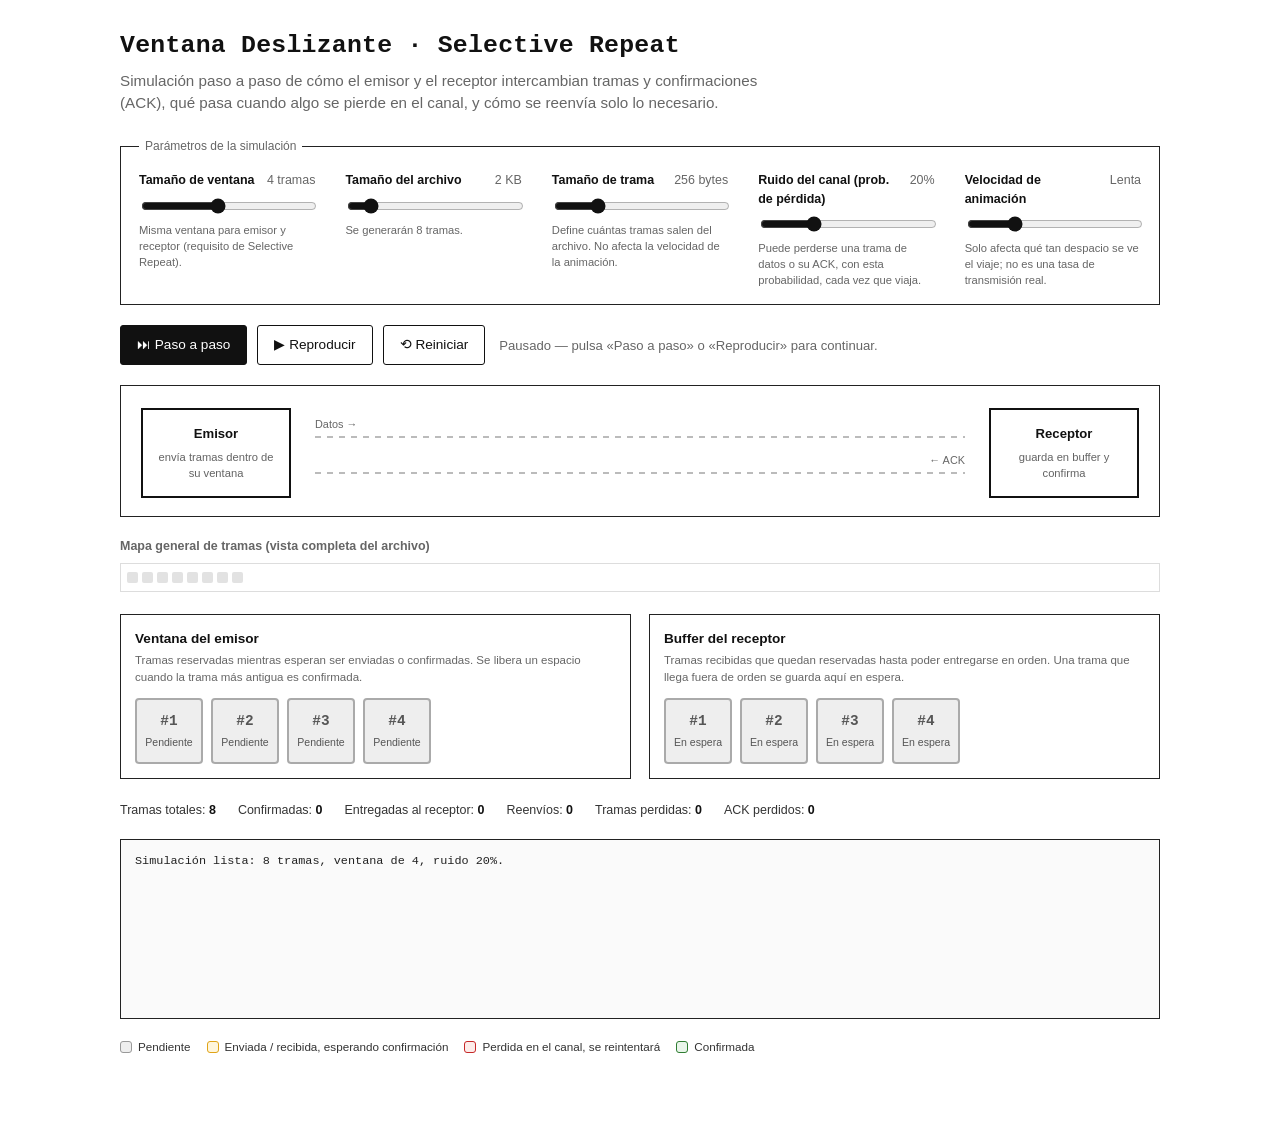
==== commit 2405e4a4: "Fix" ====
--- a/index.html
+++ b/index.html
@@ -227,17 +227,6 @@
     <span><i class="swatch sw-acked"></i>Confirmada</span>
   </div>
 
-  <details>
-    <summary>Sobre esta simulación</summary>
-    <p>Está pensada para verse con claridad, no para representar tiempos reales de red:</p>
-    <ul>
-      <li>Cada trama tiene un identificador único (no se reutilizan números de secuencia), para que el ejemplo sea más fácil de seguir.</li>
-      <li>Cuando una trama o su ACK se pierden, el emisor no lo sabe de inmediato: sigue enviando otras tramas de su ventana y, tras un pequeño margen simulando el "timeout", reenvía la trama afectada.</li>
-      <li>Si el ACK se pierde pero la trama sí llegó, el receptor descarta el duplicado al recibir el reenvío y simplemente vuelve a confirmar.</li>
-      <li>La ventana del emisor solo avanza cuando la trama más antigua sin confirmar se confirma; por eso una trama perdida puede "atascar" tramas ya confirmadas detrás de ella, tal como ocurre en Selective Repeat.</li>
-    </ul>
-  </details>
-
 </div>
 
 <script>
